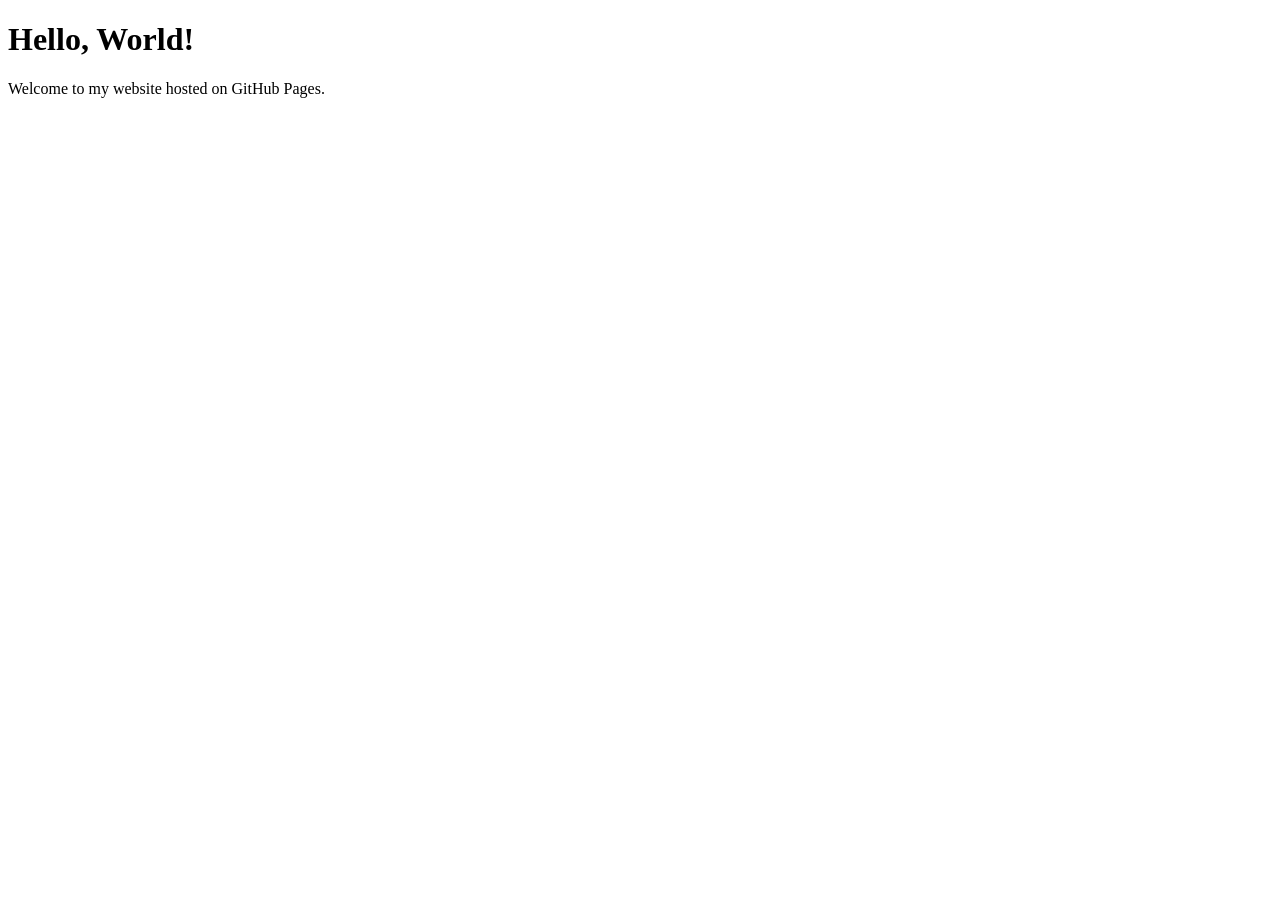
==== index.html @ aca715c1 "Create index.html" ====
<!DOCTYPE html>
<html lang="en">
<head>
    <meta charset="UTF-8">
    <meta name="viewport" content="width=device-width, initial-scale=1.0">
    <title>My GitHub Pages Site</title>
</head>
<body>
    <h1>Hello, World!</h1>
    <p>Welcome to my website hosted on GitHub Pages.</p>
</body>
</html>
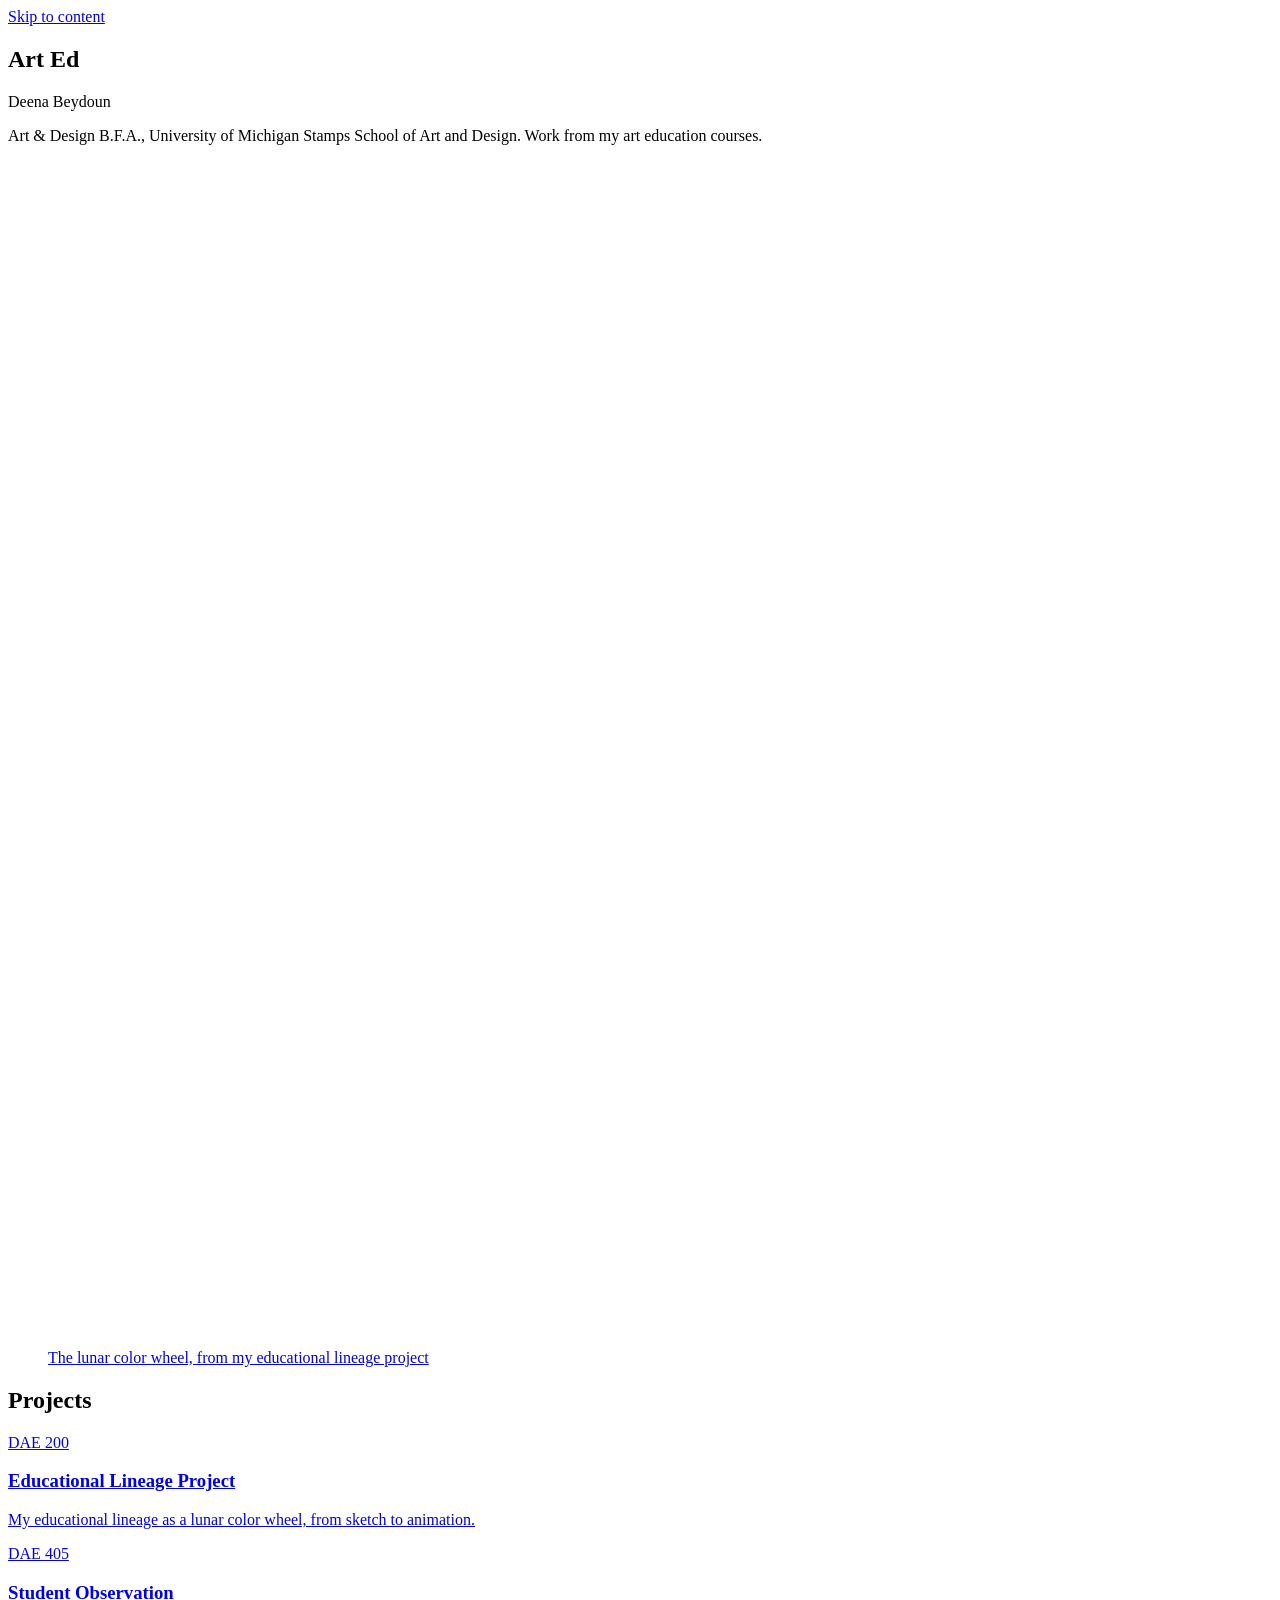
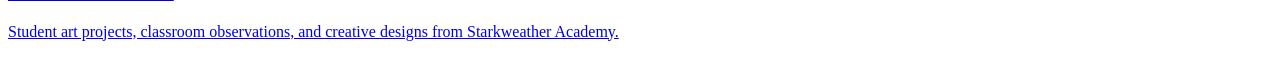
==== commit a7b43320: "Add files, no media yet" ====
--- a/index.html
+++ b/index.html
@@ -1,12 +1,75 @@
-<!DOCTYPE html>
+<!doctype html>
 <html lang="en">
 <head>
-    <meta charset="UTF-8">
-    <meta name="viewport" content="width=device-width, initial-scale=1.0">
-    <title>My GitHub Pages Site</title>
+  <meta charset="utf-8">
+  <meta name="viewport" content="width=device-width, initial-scale=1">
+  <title>Art Ed | Deena Beydoun</title>
+  <meta name="description" content="Art education work by Deena Beydoun, Art & Design B.F.A., University of Michigan Stamps School of Art and Design.">
+  <meta name="theme-color" content="#f5e6f2">
+  <link rel="preconnect" href="https://fonts.googleapis.com">
+  <link rel="preconnect" href="https://fonts.gstatic.com" crossorigin>
+  <link href="https://fonts.googleapis.com/css2?family=Cormorant+Garamond:ital,wght@0,400;0,500;0,600;1,400;1,500&family=DM+Sans:wght@400;500&display=swap" rel="stylesheet">
+  <link rel="stylesheet" href="css/styles.css">
 </head>
 <body>
-    <h1>Hello, World!</h1>
-    <p>Welcome to my website hosted on GitHub Pages.</p>
+  <a class="skip" href="#main">Skip to content</a>
+  <header class="site-header" id="site-header"></header>
+
+  <main id="main">
+    <section class="hero">
+      <div class="hero-copy">
+        <h1>Art Ed</h1>
+        <p class="byline">Deena Beydoun</p>
+        <p>Art &amp; Design B.F.A., University of Michigan Stamps School of Art and Design. Work from my art education courses.</p>
+      </div>
+
+      <figure class="wheel-wrap">
+        <div class="wheel" aria-hidden="true">
+          <svg viewBox="0 0 100 100" focusable="false">
+            <line x1="50" y1="12" x2="50" y2="88"/>
+            <line x1="76.87" y1="23.13" x2="23.13" y2="76.87"/>
+            <line x1="88" y1="50" x2="12" y2="50"/>
+            <line x1="76.87" y1="76.87" x2="23.13" y2="23.13"/>
+          </svg>
+          <!-- --a: position on the ring, --c: color, --s: how much of the moon is lit, --i: fill-in order -->
+          <span class="moon" style="--a:0deg;   --c:#4561c9; --s:0%;    --i:0"></span>
+          <span class="moon" style="--a:45deg;  --c:#8a5cc2; --s:-25%;  --i:1"></span>
+          <span class="moon" style="--a:90deg;  --c:#d2475f; --s:-50%;  --i:2"></span>
+          <span class="moon" style="--a:135deg; --c:#e2703f; --s:-75%;  --i:3"></span>
+          <span class="moon" style="--a:180deg; --c:#f0a03a; --s:-100%; --i:4"></span>
+          <span class="moon" style="--a:225deg; --c:#f1d25a; --s:75%;   --i:5"></span>
+          <span class="moon" style="--a:270deg; --c:#6fb26a; --s:50%;   --i:6"></span>
+          <span class="moon" style="--a:315deg; --c:#3fa3a0; --s:25%;   --i:7"></span>
+          <span class="eclipse"></span>
+        </div>
+        <figcaption class="wheel-caption">
+          <a href="dae-200.html">The lunar color wheel, from my educational lineage project</a>
+        </figcaption>
+      </figure>
+    </section>
+
+    <section class="projects" aria-labelledby="projects-heading">
+      <h2 id="projects-heading">Projects</h2>
+
+      <a class="project" href="dae-200.html">
+        <span class="project-code">DAE 200</span>
+        <div>
+          <h3>Educational Lineage Project</h3>
+          <p>My educational lineage as a lunar color wheel, from sketch to animation.</p>
+        </div>
+      </a>
+
+      <a class="project" href="dae-405-observation.html">
+        <span class="project-code">DAE 405</span>
+        <div>
+          <h3>Student Observation</h3>
+          <p>Student art projects, classroom observations, and creative designs from Starkweather Academy.</p>
+        </div>
+      </a>
+    </section>
+  </main>
+
+  <footer class="site-footer" id="site-footer"></footer>
+  <script src="js/main.js" defer></script>
 </body>
 </html>
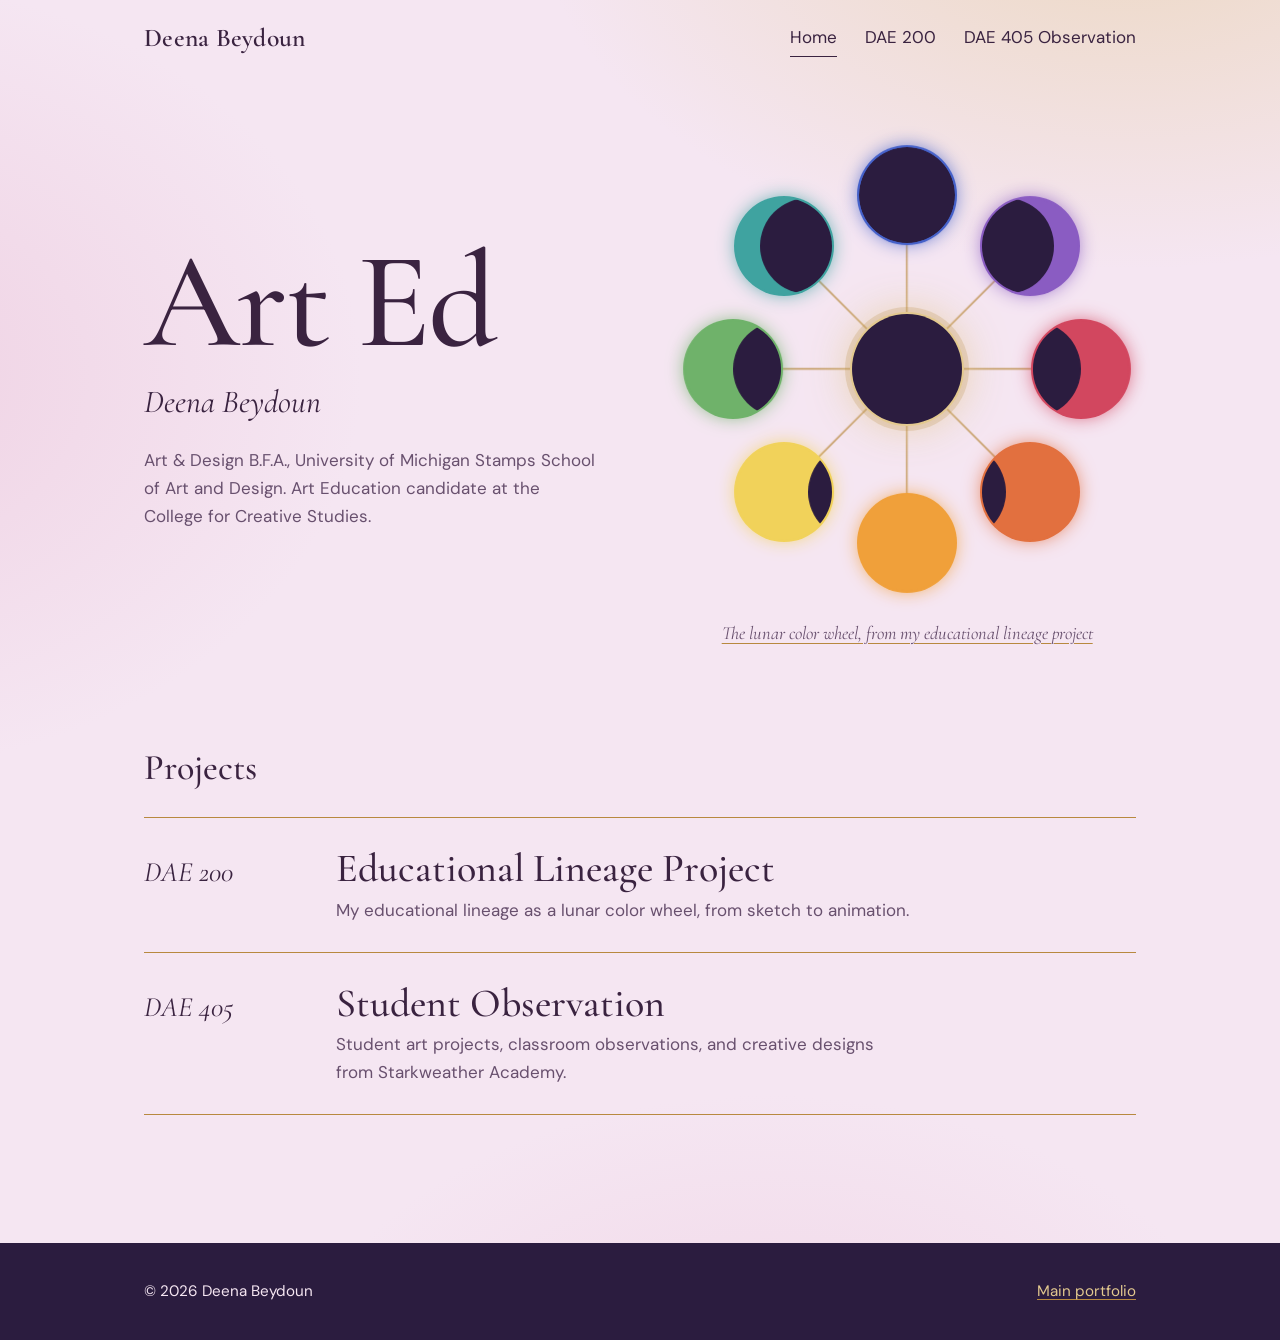
==== commit b77e8d5e: "Update index.html" ====
--- a/index.html
+++ b/index.html
@@ -20,7 +20,7 @@
       <div class="hero-copy">
         <h1>Art Ed</h1>
         <p class="byline">Deena Beydoun</p>
-        <p>Art &amp; Design B.F.A., University of Michigan Stamps School of Art and Design. Work from my art education courses.</p>
+        <p>Art &amp; Design B.F.A., University of Michigan Stamps School of Art and Design. Art Education candidate at the College for Creative Studies.</p>
       </div>
 
       <figure class="wheel-wrap">
--- a/css/styles.css
+++ b/css/styles.css
@@ -0,0 +1,471 @@
+/* ==========================================================================
+   Art Ed — Deena Beydoun
+   Palette: lavender mist (from the original site), blush, gold, night plum
+   Type: Cormorant Garamond (display) + DM Sans (body)
+   ========================================================================== */
+
+:root {
+  --mist: #f5e6f2;
+  --blush: #efd0e2;
+  --paper: #fcf6fa;
+  --plum: #3a2340;
+  --plum-soft: #68506e;
+  --gold: #b8893f;
+  --gold-soft: #e3c98f;
+  --night: #2b1c3f;
+
+  --serif: "Cormorant Garamond", "Iowan Old Style", Georgia, serif;
+  --sans: "DM Sans", system-ui, -apple-system, "Segoe UI", sans-serif;
+
+  --measure: 38rem;
+  --wide: 68rem;
+  --gutter: clamp(1.25rem, 4vw, 3rem);
+}
+
+*,
+*::before,
+*::after { box-sizing: border-box; }
+
+html { -webkit-text-size-adjust: 100%; scroll-behavior: smooth; }
+
+body {
+  margin: 0;
+  min-height: 100vh;
+  display: flex;
+  flex-direction: column;
+  font-family: var(--sans);
+  font-size: 1.0625rem;
+  line-height: 1.65;
+  color: var(--plum);
+  background:
+    radial-gradient(60rem 38rem at 88% -8%, rgba(227, 201, 143, 0.5), transparent 62%),
+    radial-gradient(52rem 40rem at -12% 28%, rgba(239, 208, 226, 0.95), transparent 62%),
+    radial-gradient(46rem 30rem at 60% 105%, rgba(239, 208, 226, 0.7), transparent 65%),
+    var(--mist);
+}
+
+main { flex: 1; }
+
+img, video, iframe { max-width: 100%; display: block; }
+
+a {
+  color: inherit;
+  text-decoration-color: var(--gold);
+  text-decoration-thickness: 1px;
+  text-underline-offset: 0.2em;
+}
+a:hover { text-decoration-thickness: 2px; }
+
+:focus-visible {
+  outline: 2px solid var(--plum);
+  outline-offset: 3px;
+  border-radius: 2px;
+}
+
+.skip {
+  position: absolute;
+  left: -999px;
+  top: 0;
+  z-index: 30;
+  padding: 0.6rem 1rem;
+  background: var(--plum);
+  color: var(--paper);
+}
+.skip:focus { left: 1rem; top: 1rem; }
+
+/* ---------- Header / nav ---------- */
+
+.site-header {
+  width: 100%;
+  max-width: var(--wide);
+  min-height: 4.75rem;
+  margin: 0 auto;
+  padding: 1rem var(--gutter);
+  display: flex;
+  flex-wrap: wrap;
+  align-items: center;
+  justify-content: space-between;
+  gap: 0.5rem 2rem;
+}
+
+.wordmark {
+  font-family: var(--serif);
+  font-size: 1.6rem;
+  font-weight: 600;
+  letter-spacing: 0.01em;
+  text-decoration: none;
+}
+
+.site-nav ul {
+  margin: 0;
+  padding: 0;
+  list-style: none;
+  display: flex;
+  flex-wrap: wrap;
+  gap: 0.25rem 1.75rem;
+}
+
+.site-nav a {
+  display: inline-block;
+  padding: 0.25rem 0;
+  text-decoration: none;
+  border-bottom: 1px solid transparent;
+}
+.site-nav a:hover { border-color: var(--gold); }
+.site-nav a[aria-current="page"] { border-color: var(--plum); }
+
+/* ---------- Home hero ---------- */
+
+.hero {
+  max-width: var(--wide);
+  margin: 0 auto;
+  padding: clamp(1.5rem, 5vw, 4rem) var(--gutter) clamp(3rem, 7vw, 6rem);
+  display: grid;
+  grid-template-columns: minmax(0, 1fr) minmax(0, 1fr);
+  gap: clamp(2rem, 6vw, 5rem);
+  align-items: center;
+}
+
+.hero h1 {
+  margin: 0 0 1.25rem;
+  font-family: var(--serif);
+  font-weight: 500;
+  font-size: clamp(4.5rem, 12vw, 8.5rem);
+  line-height: 0.9;
+  letter-spacing: -0.02em;
+}
+
+.hero .byline {
+  margin: 0 0 1.5rem;
+  font-family: var(--serif);
+  font-style: italic;
+  font-size: clamp(1.5rem, 3vw, 2rem);
+  line-height: 1.2;
+}
+
+.hero p { max-width: 30rem; color: var(--plum-soft); }
+.hero .byline { color: var(--plum); }
+
+/* ---------- Lunar color wheel (the one memorable thing) ---------- */
+
+.wheel-wrap { margin: 0; }
+
+.wheel {
+  position: relative;
+  width: 100%;
+  max-width: 30rem;
+  aspect-ratio: 1;
+  margin-inline: auto;
+}
+
+.wheel svg {
+  position: absolute;
+  inset: 0;
+  width: 100%;
+  height: 100%;
+}
+.wheel line {
+  stroke: var(--gold);
+  stroke-width: 0.35;
+  opacity: 0.75;
+}
+
+.moon {
+  position: absolute;
+  top: 50%;
+  left: 50%;
+  width: 21%;
+  aspect-ratio: 1;
+  margin: -10.5% 0 0 -10.5%;
+  border-radius: 50%;
+  overflow: hidden;
+  background: var(--c);
+  box-shadow: 0 0 0 2px var(--c), 0 0 1.25rem -0.1rem var(--c);
+  /* place on the ring: rotate out, then counter-rotate */
+  transform: rotate(var(--a)) translateY(-181%) rotate(calc(var(--a) * -1));
+}
+.moon::after {
+  content: "";
+  position: absolute;
+  inset: 0;
+  border-radius: 50%;
+  background: var(--night);
+  transform: translateX(var(--s));
+}
+
+.eclipse {
+  position: absolute;
+  top: 50%;
+  left: 50%;
+  width: 24%;
+  aspect-ratio: 1;
+  margin: -12% 0 0 -12%;
+  border-radius: 50%;
+  background: var(--night);
+  box-shadow:
+    0 0 0 2px var(--gold-soft),
+    0 0 0 7px rgba(184, 137, 63, 0.22),
+    0 0 2.75rem rgba(227, 201, 143, 0.85);
+}
+
+.wheel-caption {
+  margin-top: 1.25rem;
+  text-align: center;
+  font-family: var(--serif);
+  font-style: italic;
+  font-size: 1.15rem;
+  color: var(--plum-soft);
+}
+
+/* One orchestrated moment: each moon fills in around the ring, then the eclipse arrives. */
+@media (prefers-reduced-motion: no-preference) {
+  @keyframes fill-in { from { transform: translateX(0); } }
+  @keyframes arrive { from { opacity: 0; } }
+
+  .moon::after { animation: fill-in 1.6s cubic-bezier(0.3, 0.7, 0.2, 1) both; animation-delay: calc(var(--i) * 170ms + 200ms); }
+  .wheel line,
+  .eclipse { animation: arrive 1.4s ease both; animation-delay: 1.7s; }
+}
+
+@media (max-width: 52rem) {
+  .hero { grid-template-columns: 1fr; }
+  .hero p { max-width: 34rem; }
+}
+
+/* ---------- Project list (home) ---------- */
+
+.projects {
+  max-width: var(--wide);
+  margin: 0 auto;
+  padding: 0 var(--gutter) 5rem;
+}
+
+.projects > h2 {
+  margin: 0 0 1.25rem;
+  font-family: var(--serif);
+  font-weight: 500;
+  font-size: 2.25rem;
+}
+
+.project {
+  display: grid;
+  grid-template-columns: 10rem 1fr;
+  gap: 0.5rem 2rem;
+  align-items: baseline;
+  padding: 1.75rem 0;
+  border-top: 1px solid var(--gold);
+  text-decoration: none;
+}
+.project:last-child { border-bottom: 1px solid var(--gold); }
+
+.project-code {
+  font-family: var(--serif);
+  font-style: italic;
+  font-size: 1.75rem;
+}
+
+.project h3 {
+  margin: 0 0 0.35rem;
+  font-family: var(--serif);
+  font-weight: 500;
+  font-size: clamp(1.75rem, 3.5vw, 2.5rem);
+  line-height: 1.1;
+}
+.project:hover h3 {
+  text-decoration: underline;
+  text-decoration-color: var(--gold);
+  text-underline-offset: 0.15em;
+}
+.project p { margin: 0; max-width: 36rem; color: var(--plum-soft); }
+
+@media (max-width: 40rem) {
+  .project { grid-template-columns: 1fr; }
+}
+
+/* ---------- Inner pages ---------- */
+
+.page-head {
+  max-width: var(--wide);
+  margin: 0 auto;
+  padding: clamp(1.5rem, 5vw, 3.5rem) var(--gutter) 1.5rem;
+}
+.page-head .course {
+  margin: 0 0 0.5rem;
+  font-family: var(--serif);
+  font-style: italic;
+  font-size: 1.5rem;
+  color: var(--plum-soft);
+}
+.page-head h1 {
+  max-width: 16ch;
+  margin: 0;
+  font-family: var(--serif);
+  font-weight: 500;
+  font-size: clamp(2.9rem, 8vw, 6rem);
+  line-height: 0.98;
+  letter-spacing: -0.015em;
+}
+.page-head .subtitle {
+  max-width: 36rem;
+  margin: 1.25rem 0 0;
+  font-family: var(--serif);
+  font-style: italic;
+  font-size: clamp(1.4rem, 3vw, 2rem);
+  line-height: 1.25;
+  color: var(--plum-soft);
+}
+
+.section {
+  max-width: var(--wide);
+  margin: 0 auto;
+  padding: 2.5rem var(--gutter);
+}
+
+.section > h2 {
+  margin: 0 0 1.5rem;
+  padding-top: 1.5rem;
+  border-top: 1px solid var(--gold);
+  font-family: var(--serif);
+  font-weight: 500;
+  font-size: clamp(2rem, 5vw, 3.25rem);
+  line-height: 1.05;
+}
+
+.section h3 {
+  margin: 2.25rem 0 0.5rem;
+  font-family: var(--serif);
+  font-style: italic;
+  font-weight: 500;
+  font-size: 1.7rem;
+  line-height: 1.2;
+}
+
+.prose { max-width: var(--measure); }
+.prose p { margin: 0 0 1.2em; }
+
+blockquote {
+  max-width: 34rem;
+  margin: 0 0 1.75rem;
+  padding-left: 1.25rem;
+  border-left: 2px solid var(--gold);
+  font-family: var(--serif);
+  font-style: italic;
+  font-size: 1.55rem;
+  line-height: 1.4;
+}
+
+figure { margin: 2rem 0; }
+figcaption {
+  margin-top: 0.6rem;
+  font-size: 0.9rem;
+  color: var(--plum-soft);
+}
+figure img,
+figure video,
+.gallery img { border-radius: 3px; }
+
+.figure-medium { max-width: 34rem; }
+.figure-hero img,
+.figure-hero .placeholder { width: 100%; max-height: 30rem; object-fit: cover; }
+
+.media-row {
+  display: grid;
+  grid-template-columns: repeat(auto-fit, minmax(min(20rem, 100%), 1fr));
+  gap: 2rem;
+}
+.media-row figure { margin: 0; }
+
+video { width: 100%; background: var(--night); }
+
+.video-frame {
+  position: relative;
+  aspect-ratio: 16 / 9;
+  max-width: 52rem;
+}
+.video-frame iframe {
+  position: absolute;
+  inset: 0;
+  width: 100%;
+  height: 100%;
+  border: 0;
+  border-radius: 3px;
+}
+
+.gallery {
+  display: grid;
+  grid-template-columns: repeat(auto-fill, minmax(min(14rem, 100%), 1fr));
+  gap: 1rem;
+  margin: 1.5rem 0 0;
+  padding: 0;
+  list-style: none;
+}
+.gallery li { margin: 0; }
+.gallery img,
+.gallery .placeholder {
+  width: 100%;
+  aspect-ratio: 1;
+  object-fit: cover;
+}
+
+.zoomable { cursor: zoom-in; }
+
+.button {
+  display: inline-block;
+  padding: 0.8rem 1.5rem;
+  border: 1px solid var(--plum);
+  font-weight: 500;
+  text-decoration: none;
+}
+.button:hover { background: var(--plum); color: var(--paper); }
+
+/* Shown when an image or video file hasn't been added yet */
+.placeholder {
+  display: grid;
+  place-items: center;
+  aspect-ratio: 4 / 3;
+  padding: 1rem;
+  border: 1px dashed var(--gold);
+  background: rgba(255, 255, 255, 0.45);
+  color: var(--plum-soft);
+  font-size: 0.8rem;
+  text-align: center;
+  overflow-wrap: anywhere;
+}
+
+/* ---------- Lightbox ---------- */
+
+.lightbox {
+  max-width: 96vw;
+  max-height: 96vh;
+  padding: 0;
+  border: 0;
+  background: transparent;
+}
+.lightbox::backdrop { background: rgba(43, 28, 63, 0.9); }
+.lightbox img {
+  max-width: 96vw;
+  max-height: 92vh;
+  margin: auto;
+  object-fit: contain;
+  cursor: zoom-out;
+}
+
+/* ---------- Footer ---------- */
+
+.site-footer {
+  margin-top: 3rem;
+  padding: 2.25rem var(--gutter);
+  background: var(--night);
+  color: var(--mist);
+  font-size: 0.95rem;
+}
+.site-footer-inner {
+  max-width: calc(var(--wide) - 2 * var(--gutter));
+  margin: 0 auto;
+  display: flex;
+  flex-wrap: wrap;
+  justify-content: space-between;
+  gap: 0.75rem 2rem;
+}
+.site-footer a { color: var(--gold-soft); }
+.site-footer p { margin: 0; }
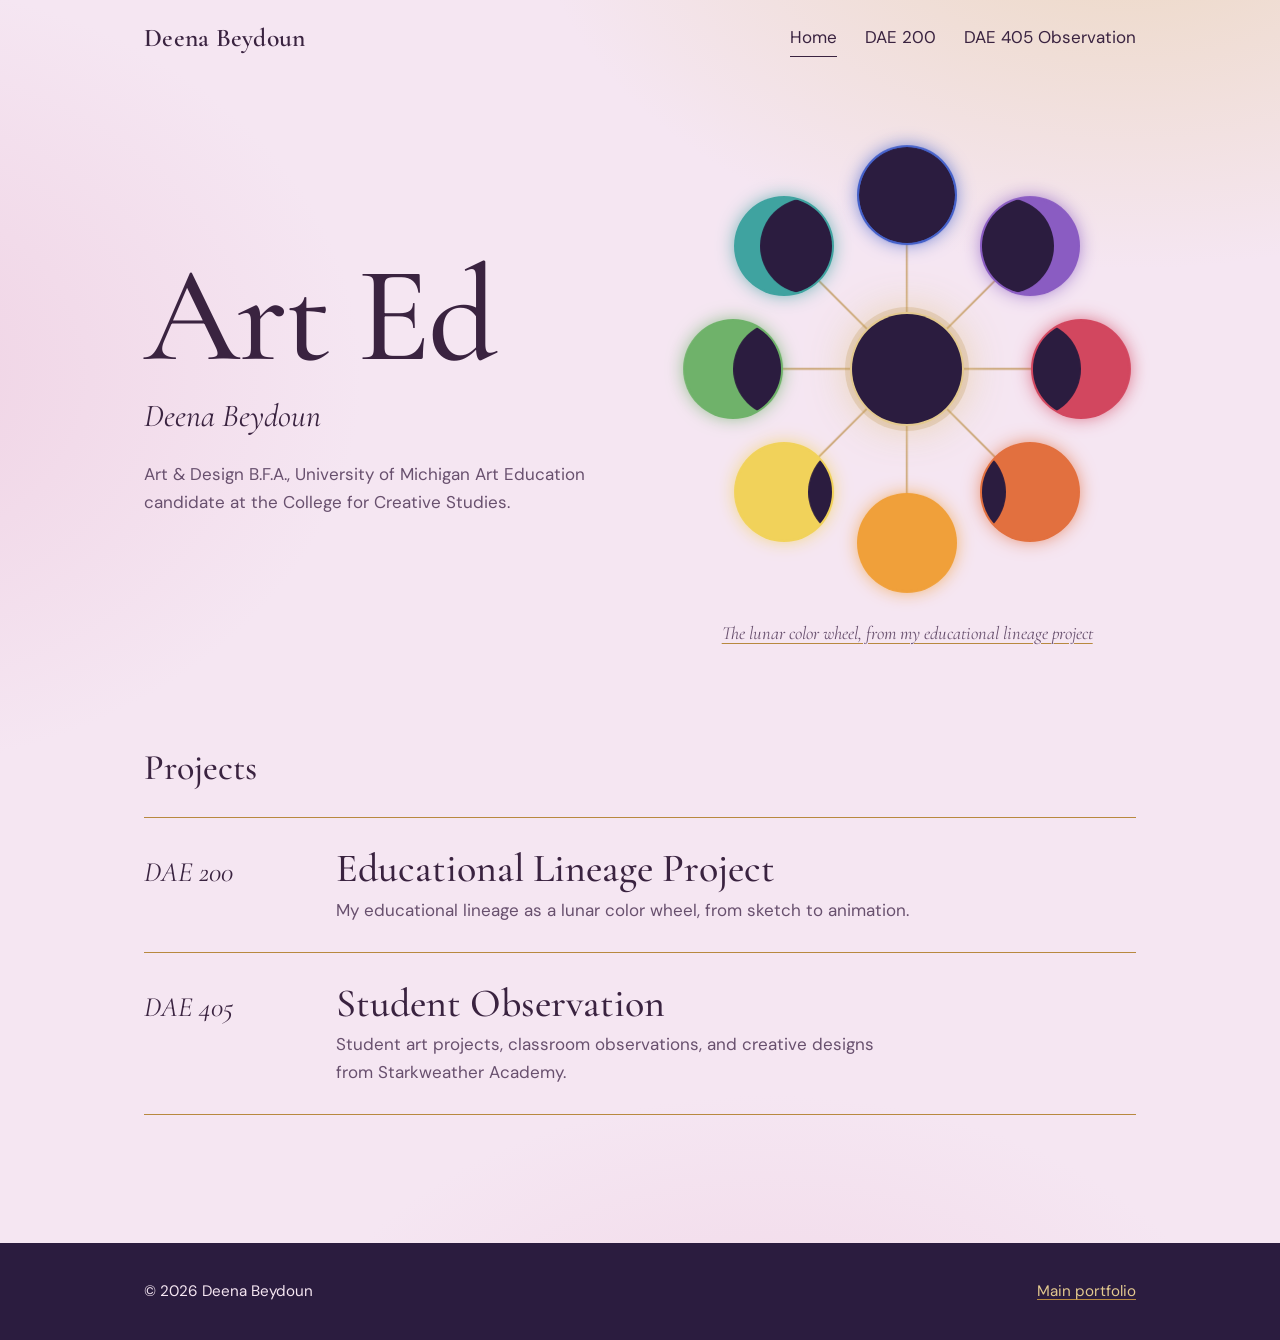
==== commit 3035f8ba: "Update index.html" ====
--- a/index.html
+++ b/index.html
@@ -20,7 +20,8 @@
       <div class="hero-copy">
         <h1>Art Ed</h1>
         <p class="byline">Deena Beydoun</p>
-        <p>Art &amp; Design B.F.A., University of Michigan Stamps School of Art and Design. Art Education candidate at the College for Creative Studies.</p>
+        <p>Art &amp; Design B.F.A., University of Michigan
+          Art Education candidate at the College for Creative Studies.</p>
       </div>
 
       <figure class="wheel-wrap">
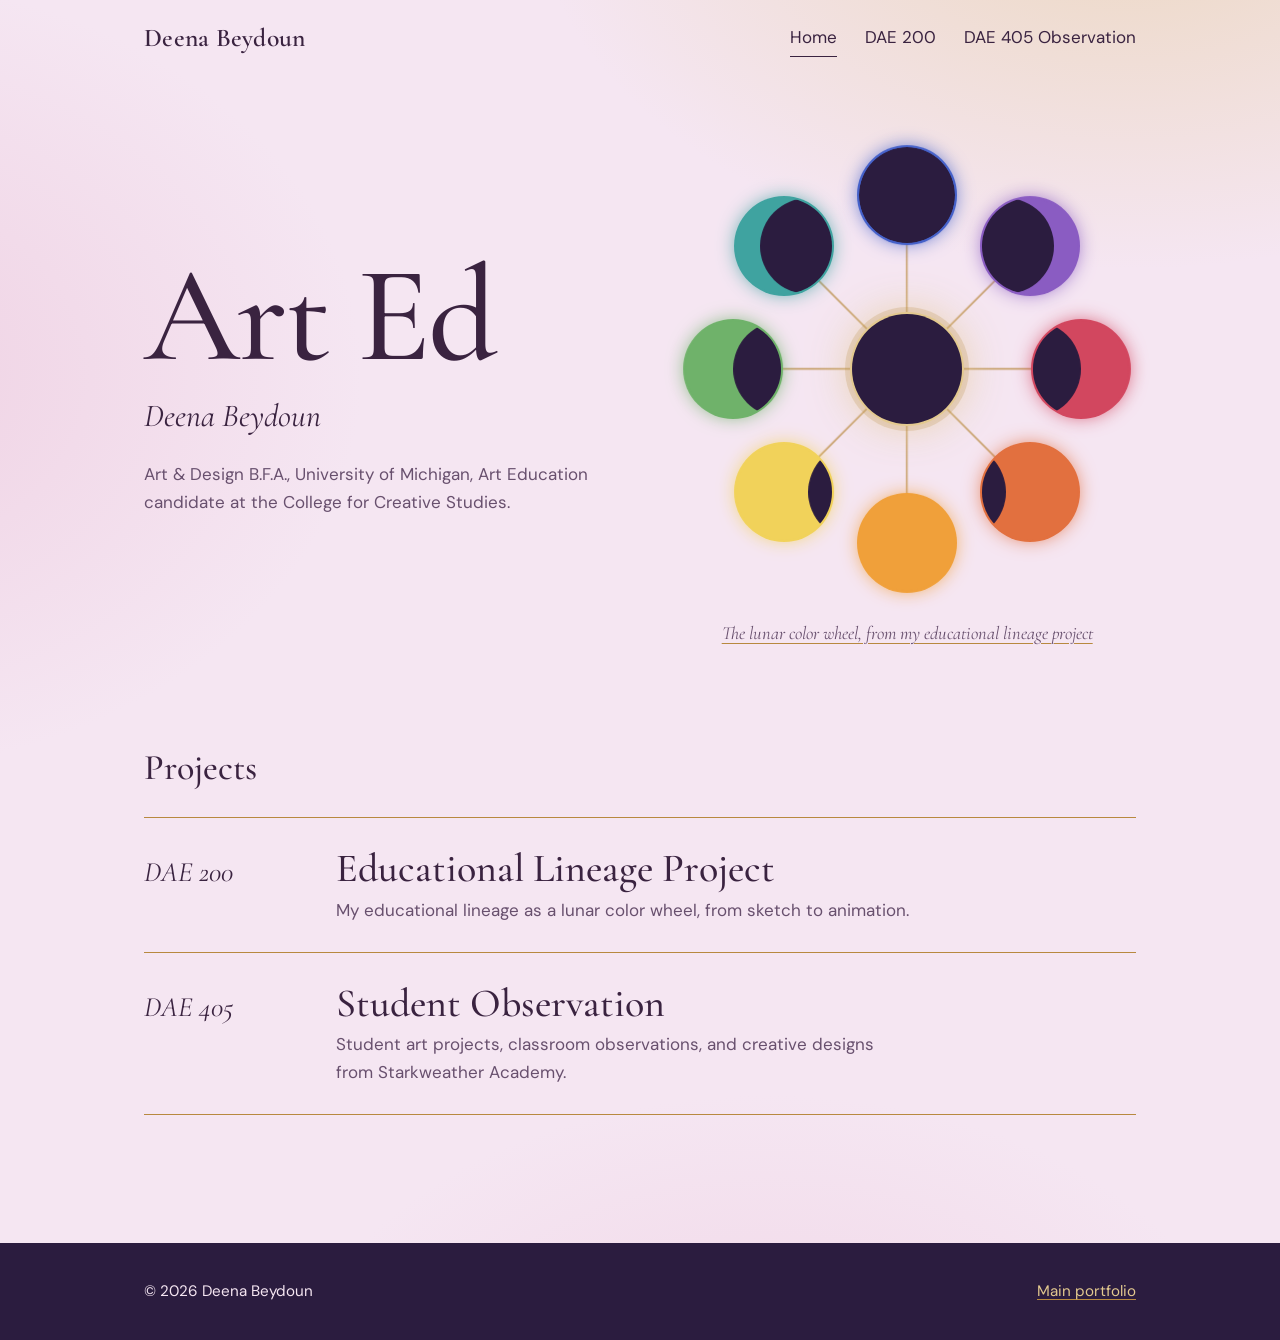
==== commit a00ce410: "Update index.html" ====
--- a/index.html
+++ b/index.html
@@ -20,8 +20,7 @@
       <div class="hero-copy">
         <h1>Art Ed</h1>
         <p class="byline">Deena Beydoun</p>
-        <p>Art &amp; Design B.F.A., University of Michigan
-          Art Education candidate at the College for Creative Studies.</p>
+        <p>Art &amp; Design B.F.A., University of Michigan, Art Education candidate at the College for Creative Studies.</p>
       </div>
 
       <figure class="wheel-wrap">
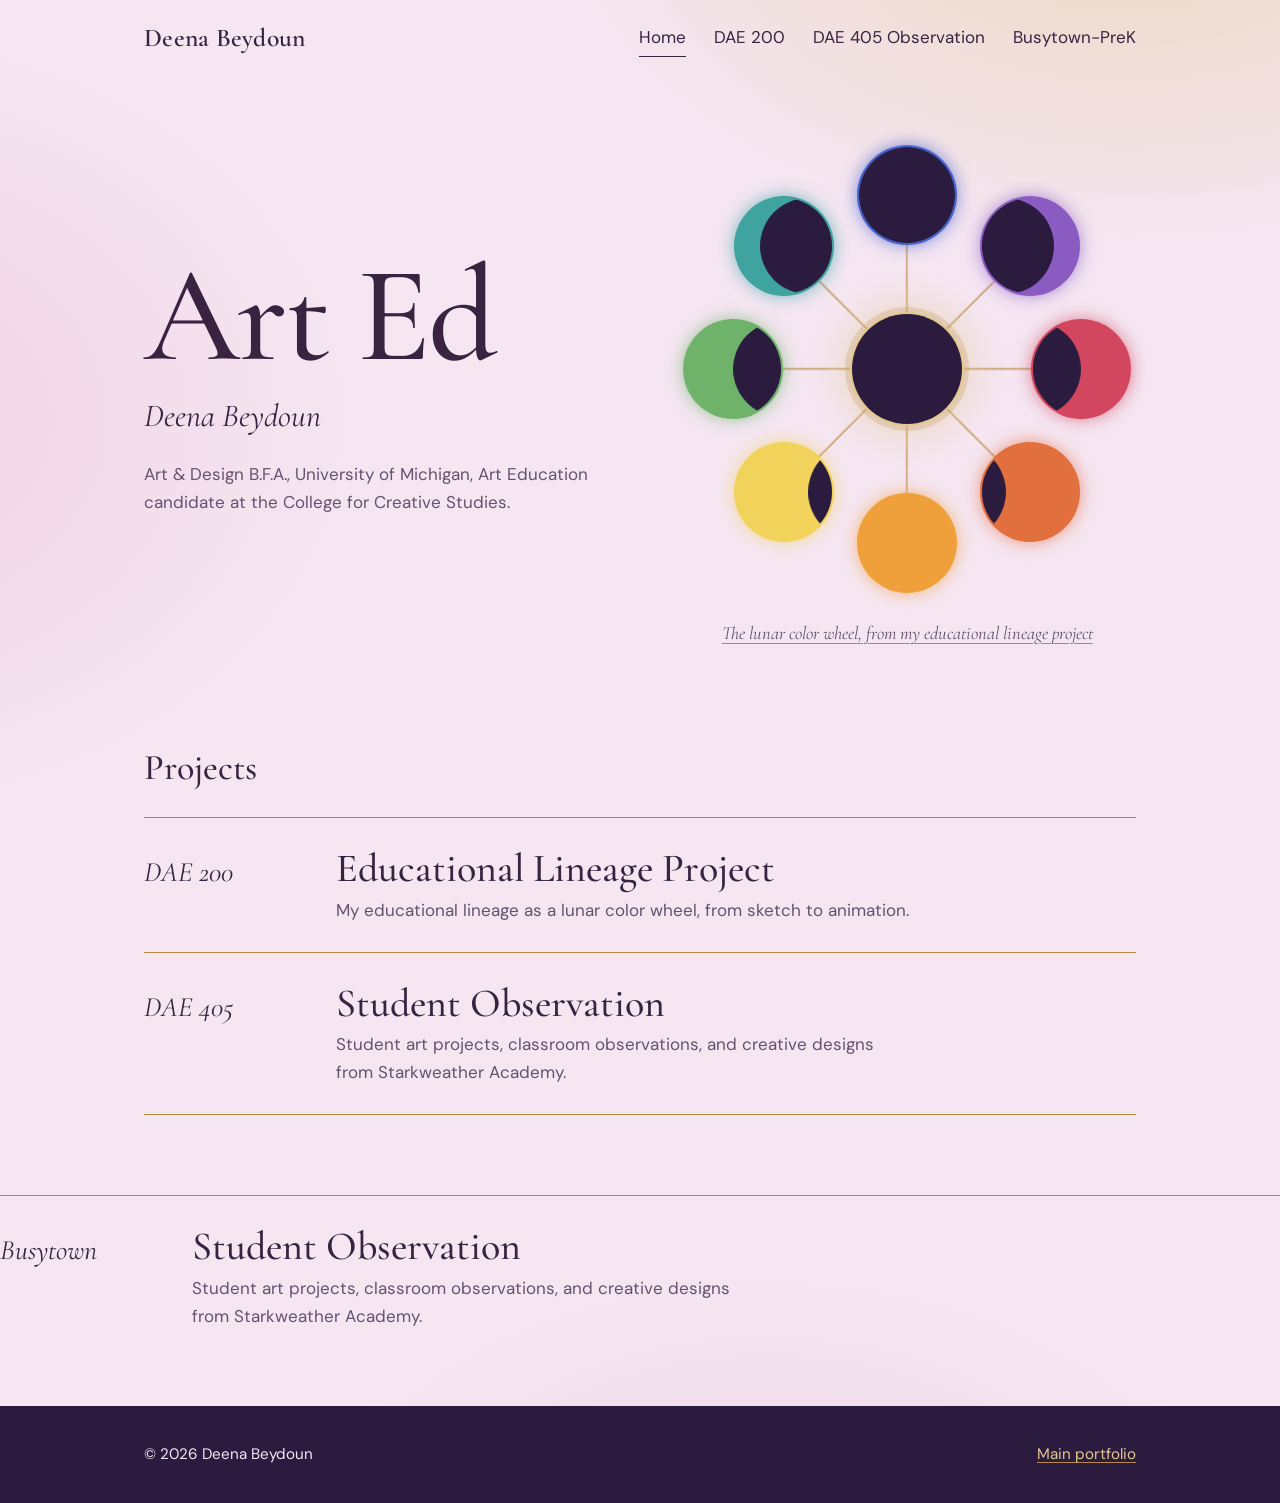
==== commit ca8abb03: "Update index.html" ====
--- a/index.html
+++ b/index.html
@@ -69,6 +69,15 @@
     </section>
   </main>
 
+   <a class="project" href="busytownprek.html">
+        <span class="project-code">Busytown</span>
+        <div>
+          <h3>Student Observation</h3>
+          <p>Student art projects, classroom observations, and creative designs from Starkweather Academy.</p>
+        </div>
+      </a>
+    </section>
+  </main>
   <footer class="site-footer" id="site-footer"></footer>
   <script src="js/main.js" defer></script>
 </body>
